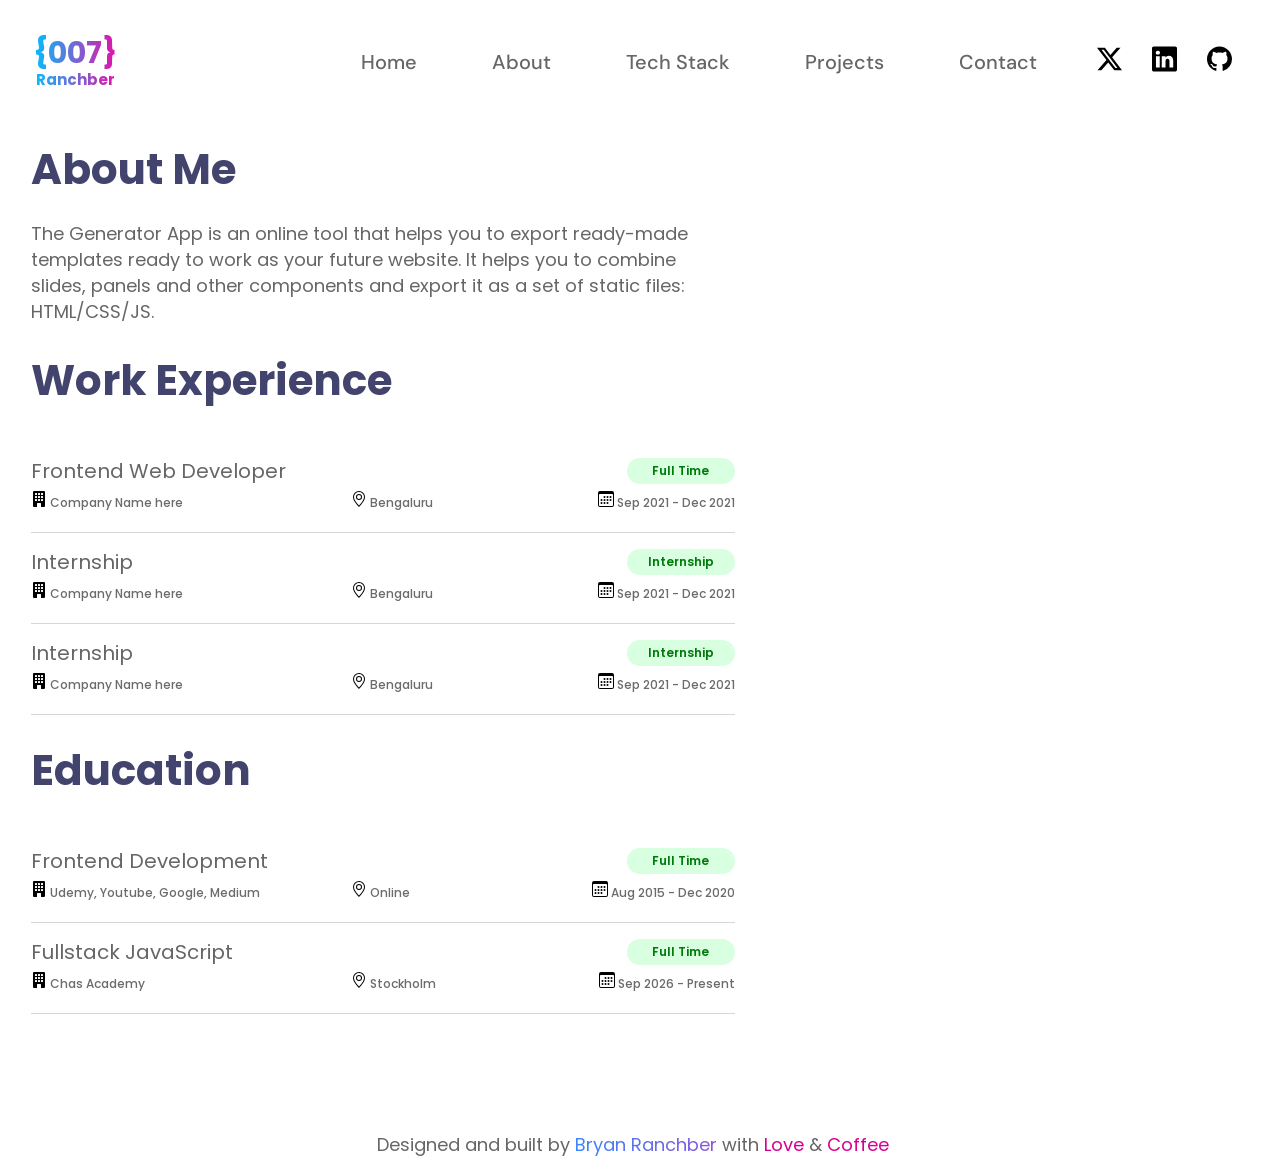
==== pages/about.html @ c9abe459 "Add portfolio from u01" ====
<!doctype html>
<html lang="en">
  <head>
    <meta charset="UTF-8" />
    <meta name="viewport" content="width=device-width, initial-scale=1.0" />
    <title>About</title>
    <link rel="stylesheet" href="../css/base.css" />
    <link rel="stylesheet" href="../css/about.css" />
    <link rel="preconnect" href="https://fonts.googleapis.com" />
    <link rel="preconnect" href="https://fonts.gstatic.com" crossorigin />
    <link
      href="https://fonts.googleapis.com/css2?family=Poppins:ital,wght@0,100;0,200;0,300;0,400;0,500;0,600;0,700;0,800;0,900;1,100;1,200;1,300;1,400;1,500;1,600;1,700;1,800;1,900&display=swap"
      rel="stylesheet"
    />
    <link rel="preconnect" href="https://fonts.googleapis.com" />
    <link rel="preconnect" href="https://fonts.gstatic.com" crossorigin />
    <link
      href="https://fonts.googleapis.com/css2?family=DM+Sans:ital,opsz,wght@0,9..40,100..1000;1,9..40,100..1000&display=swap"
      rel="stylesheet"
    />
  </head>

  <body>
    <header>
      <nav>
        <div class="nav-top">
          <a href="../index.html" class="logo">
            <span class="logo-main">{007}</span>
            <span class="logo-name">Ranchber</span>
          </a>

          <button class="menu-button">
            <img class="menu-icon" src="../images/icons/list.svg" alt="Menu" />
          </button>
        </div>

        <ul class="tablist">
          <li><a href="../index.html">Home</a></li>
          <li><a href="../pages/about.html">About</a></li>
          <li><a href="../pages/tech-stack.html">Tech Stack</a></li>
          <li><a href="../pages/projects.html">Projects</a></li>
          <li><a href="../pages/contact.html">Contact</a></li>
        </ul>

        <div class="social-links">
          <a href="https://x.com/?lang=sv"
            ><img src="../images/icons/twitter.svg" alt="Twitter"
          /></a>
          <a href="https://se.linkedin.com/"
            ><img src="../images/icons/linkedin.svg" alt="LinkedIn"
          /></a>
          <a href="https://github.com/BryanRanchber"
            ><img src="../images/icons/github.svg" alt="GitHub"
          /></a>
        </div>
      </nav>
    </header>

    <main>
      <section class="about-intro">
        <h1 class="about-me-title">About Me</h1>
        <p class="about-description">
          The Generator App is an online tool that helps you to export
          ready-made templates ready to work as your future website. It helps
          you to combine slides, panels and other components and export it as a
          set of static files: HTML/CSS/JS.
        </p>
      </section>

      <section>
        <h2 class="experience">Work Experience</h2>

        <article>
          <div class="entry-header">
            <h3 class="entry-title">Frontend Web Developer</h3>
            <span class="type">Full Time</span>
          </div>

          <ul>
            <li class="details-row">
              <div class="details-left">
                <span class="organization">
                  <img src="../images/icons/building.svg" alt="" />
                  Company Name here
                </span>

                <span class="location">
                  <img src="../images/icons/location.svg" alt="" />
                  Bengaluru
                </span>
              </div>

              <span class="date">
                <img src="../images/icons/calendar.svg" alt="" />
                Sep 2021 - Dec 2021
              </span>
            </li>
          </ul>
        </article>

        <article>
          <div class="entry-header">
            <h3 class="entry-title">Internship</h3>
            <span class="type">Internship</span>
          </div>

          <ul>
            <li class="details-row">
              <div class="details-left">
                <span class="organization">
                  <img src="../images/icons/building.svg" alt="" />
                  Company Name here
                </span>

                <span class="location">
                  <img src="../images/icons/location.svg" alt="" />
                  Bengaluru
                </span>
              </div>

              <span class="date">
                <img src="../images/icons/calendar.svg" alt="" />
                Sep 2021 - Dec 2021
              </span>
            </li>
          </ul>
        </article>

        <article>
          <div class="entry-header">
            <h3 class="entry-title">Internship</h3>
            <span class="type">Internship</span>
          </div>

          <ul>
            <li class="details-row">
              <div class="details-left">
                <span class="organization">
                  <img src="../images/icons/building.svg" alt="" />
                  Company Name here
                </span>

                <span class="location">
                  <img src="../images/icons/location.svg" alt="" />
                  Bengaluru
                </span>
              </div>

              <span class="date">
                <img src="../images/icons/calendar.svg" alt="" />
                Sep 2021 - Dec 2021
              </span>
            </li>
          </ul>
        </article>
      </section>

      <section>
        <h2 class="education">Education</h2>

        <article>
          <div class="entry-header">
            <h3 class="entry-title">Frontend Development</h3>
            <span class="type">Full Time</span>
          </div>

          <ul>
            <li class="details-row">
              <div class="details-left">
                <span class="organization">
                  <img src="../images/icons/building.svg" alt="" />
                  Udemy, Youtube, Google, Medium
                </span>
                <span class="location">
                  <img src="../images/icons/location.svg" alt="" />
                  Online
                </span>
              </div>

              <span class="date">
                <img src="../images/icons/calendar.svg" alt="" />
                Aug 2015 - Dec 2020
              </span>
            </li>
          </ul>
        </article>

        <article>
          <div class="entry-header">
            <h3 class="entry-title">Fullstack JavaScript</h3>
            <span class="type">Full Time</span>
          </div>

          <ul>
            <li class="details-row">
              <div class="details-left">
                <span class="organization">
                  <img src="../images/icons/building.svg" alt="" />
                  Chas Academy
                </span>
                <span class="location">
                  <img src="../images/icons/location.svg" alt="" />
                  Stockholm
                </span>
              </div>

              <span class="date">
                <img src="../images/icons/calendar.svg" alt="" />
                Sep 2026 - Present
              </span>
            </li>
          </ul>
        </article>
      </section>
    </main>

    <footer>
      <p>
        Designed and built by
        <span class="footer-gradient">Bryan Ranchber</span> with
        <span class="footer-pink">Love</span> &
        <span class="footer-pink">Coffee</span>
      </p>
    </footer>
  </body>
</html>
---- css/base.css ----
html {
  scrollbar-gutter: stable;
}

:root {
  --background-color: #ffffff;
  --text-color: #000000;
  --heading-color: #42446e;
  --contact-heading-color: #1e0e62;
  --secondary-color: #666666;
  --muted-color: #6b6b6b;
  --card-color: #ffffff;
  --border-color: #d6d6d6;

  --gradient-blue: #00c0fd;
  --hero-blue: #3a86ff;
  --gradient-pink: #e70faa;
  --footer-pink: #d6008f;
  --gradient-purple: #8c56d4;
}

body {
  margin: 0;
  padding: 0;
  min-height: 100vh;
  display: flex;
  flex-direction: column;
  font-family: "Poppins", sans-serif;
  background-color: var(--background-color);
  color: var(--text-color);
}

header {
  position: sticky;
  top: 0;
  background-color: var(--background-color);
}

main {
  padding: 0 10px;
  flex: 1;
}

ul {
  list-style: none;
  margin: 0;
  padding: 0;
}

nav {
  display: flex;
  flex-direction: column;
  margin: 5px 0 0;
}

.nav-top {
  display: flex;
  justify-content: space-between;
  align-items: center;
  padding: 0 10px;
}

.logo {
  display: block;
  text-decoration: none;
  font-weight: bold;
  line-height: 1.2;
  margin: 15px 0;
  background: linear-gradient(to right, var(--gradient-blue), var(--gradient-pink));
  background-clip: text;
  -webkit-background-clip: text;
  -webkit-text-fill-color: transparent;
}

.logo-main {
  font-size: 20px;
}

.logo-name {
  font-size: 10px;
}

.menu-button {
  border: none;
  background: none;
  padding: 0;

}

.menu-icon {
  width: 35px;
}

.logo span {
  display: block;
  text-align: center;
}

.tablist {
  display: flex;
  flex-direction: column;
  align-items: center;
  gap: 5px;
}

.tablist a {
  font-family: "DM Sans", sans-serif;
  font-weight: 500;
  font-size: 20px;
  line-height: 26px;
  text-align: center;
  color: var(--text-color);
  text-decoration: none;
}

.social-links {
  display: flex;
  justify-content: center;
  gap: 100px;
  margin-top: 20px;
}

.social-links img {
  width: 25px;
  height: 30px;
}

footer {
  font-weight: 400;
  font-size: 10px;
  line-height: 20px;
  text-align: center;
  color: var(--secondary-color);
}

.footer-gradient {
  background: linear-gradient(to right, var(--hero-blue), var(--gradient-purple));
  background-clip: text;
  -webkit-background-clip: text;
  -webkit-text-fill-color: transparent;
}

.footer-pink {
  color: var(--footer-pink);
}

@media (prefers-color-scheme: dark) {
  :root {
    --background-color: #191919;
    --text-color: #ffffff;
    --heading-color: #ffffff;
    --contact-heading-color: #ffffff;
    --muted-color: #737373;
    --secondary-color: #a7a7a7;
    --card-color: #222222;
    --border-color: #737373;
  }

  .social-links img,
  .menu-icon,
  .project-links img {
    filter: invert(1);
  }
}

@media (min-width: 1024px) {
  nav {
    width: 1199px;
    margin: 20px auto 0;
    flex-direction: row;
    align-items: center;
  }

  .nav-top {
    padding: 0;
    margin: 0;
  }

  .logo-main {
    font-size: 30px;
  }

  .logo-name {
    font-size: 15px;
  }

  .menu-button {
    display: none;
  }

  .tablist {
    flex-direction: row;
    align-items: center;
    gap: 75px;
    margin-left: auto;
  }

  .tablist a {
    color: var(--secondary-color);
  }

  .social-links {
    gap: 30px;
    margin-left: 60px;
    margin-top: 0;
  }

  main {
    width: 704px;
    margin-left: 207px;
    padding: 0;
  }

  footer {
    display: flex;
    justify-content: center;
    font-size: 18px;
    line-height: 26px;
  }
}
---- css/about.css ----
.tablist,
.social-links {
  display: none;
}

.about-me-title {
  margin-bottom: 25px;
}

.about-me-title,
.experience,
.education {
  font-family: "Poppins", sans-serif;
  font-weight: 700;
  font-size: 23px;
  line-height: 26px;
  color: var(--heading-color);
  margin-top: 30px;
}

.about-description {
  font-family: "Poppins", sans-serif;
  font-weight: 400;
  font-size: 14px;
  line-height: 20px;
  color: var(--secondary-color);
}

.entry-title {
  font-family: "Poppins", sans-serif;
  font-weight: 400;
  font-size: 16px;
  line-height: 20px;
  color: var(--secondary-color);
  margin: 0;
}

.organization,
.location,
.date {
  font-family: "Poppins", sans-serif;
  font-weight: 400;
  font-size: 10px;
  line-height: 14px;
  color: var(--muted-color);
}

.type {
  font-family: "Poppins", sans-serif;
  font-weight: 300;
  font-size: 12px;
  border-radius: 50px;
  padding: 4px;
  width: 70px;
  text-align: center;
  background-color: #d7ffe0;
  color: #007a0b;
}

.entry-header {
  display: flex;
  justify-content: space-between;
  align-items: center;
  margin-bottom: 5px;
}

.details-row {
  display: flex;
  justify-content: space-between;
}

.details-left {
  display: flex;
  flex-direction: column;
}

article {
  border-bottom: 1px solid var(--border-color);
  padding: 15px 0;
}

footer {
  margin-top: 100px;
}

@media (prefers-color-scheme: dark) {
  .organization,
  .location,
  .date {
    filter: invert(1);
  }
}

@media (min-width: 1024px) {
  main {
    max-width: 1200px;
    margin: 10px auto 0;
    padding-right: 500px;
  }

  .tablist,
  .social-links {
    display: flex;
  }

  .about-me-title,
  .experience,
  .education {
    font-weight: 700;
    font-size: 42px;
    line-height: 52px;
  }

  .about-description {
    font-weight: 400;
    font-size: 18px;
    line-height: 26px;
  }

  .entry-title {
    font-weight: 400;
    font-size: 20px;
    line-height: 28px;
  }

  .organization,
  .location,
  .date {
    font-weight: 500;
    font-size: 12px;
    line-height: 28px;
  }

  .type {
    font-weight: 600;
    font-size: 12px;
    width: 100px;
    text-align: center;
  }

  article {
    min-height: 75px;
    padding: 15px 0 0;
  }

  .entry-header {
    margin-bottom: 4px;
  }

  .details-left {
    display: grid;
    grid-template-columns: 300px 100px;
    gap: 20px;
  }
}
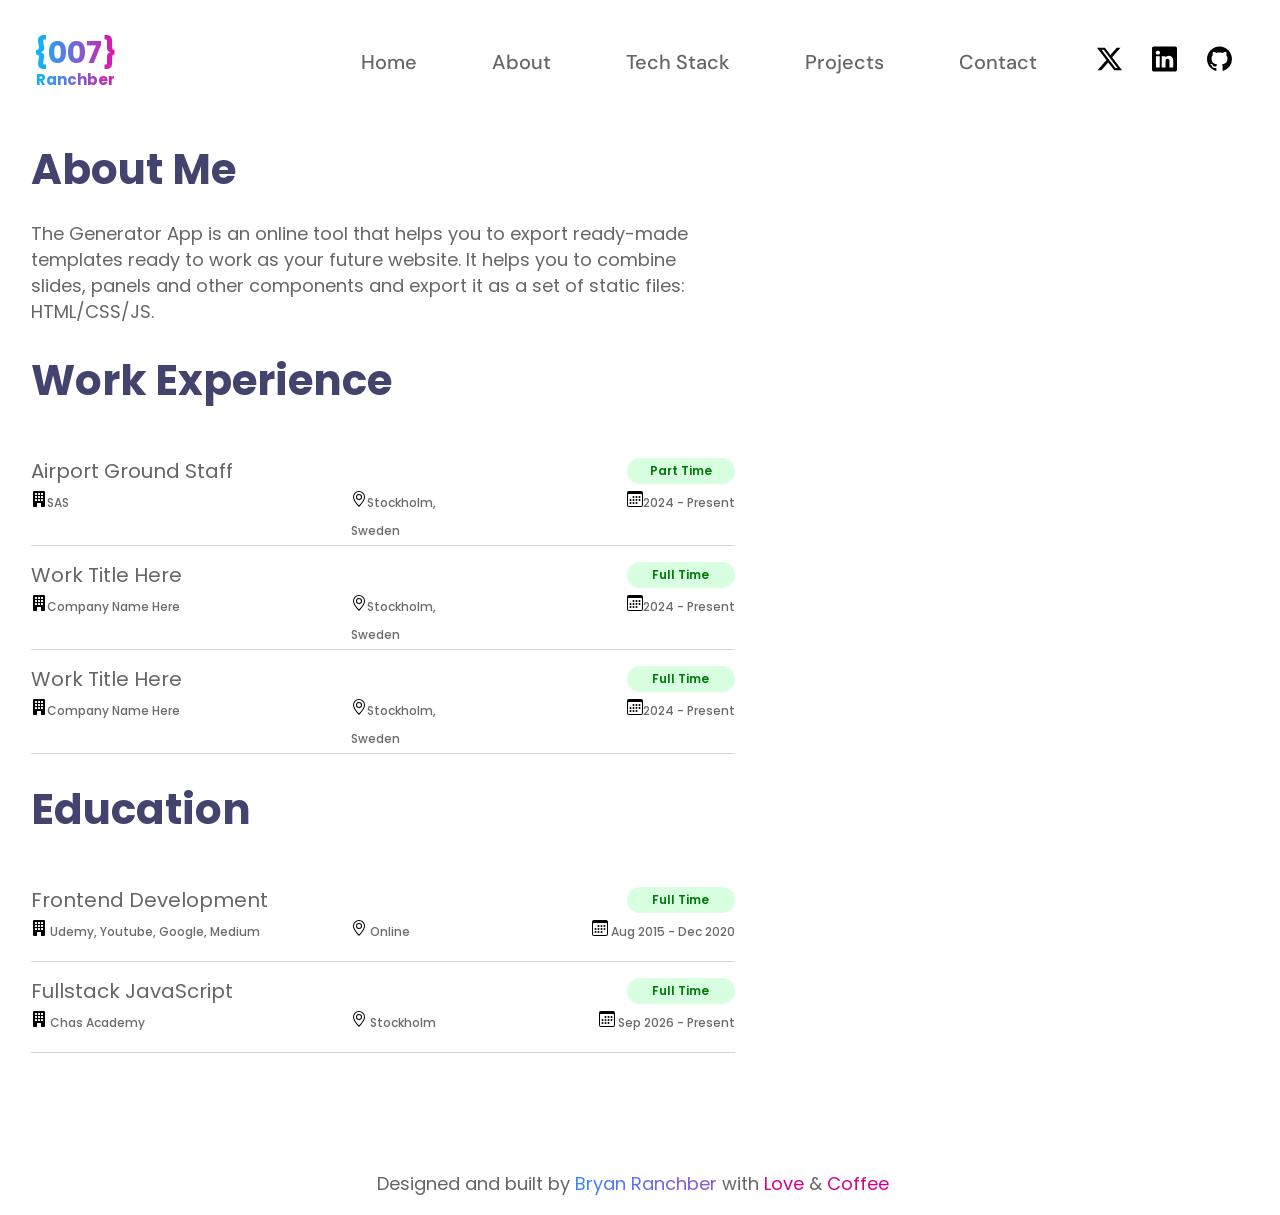
==== commit 69ab76ed: "Add dynamic work experience rendering from JSON" ====
--- a/pages/about.html
+++ b/pages/about.html
@@ -69,95 +69,11 @@
 
       <section>
         <h2 class="experience">Work Experience</h2>
-
-        <article>
-          <div class="entry-header">
-            <h3 class="entry-title">Frontend Web Developer</h3>
-            <span class="type">Full Time</span>
-          </div>
-
-          <ul>
-            <li class="details-row">
-              <div class="details-left">
-                <span class="organization">
-                  <img src="../images/icons/building.svg" alt="" />
-                  Company Name here
-                </span>
-
-                <span class="location">
-                  <img src="../images/icons/location.svg" alt="" />
-                  Bengaluru
-                </span>
-              </div>
-
-              <span class="date">
-                <img src="../images/icons/calendar.svg" alt="" />
-                Sep 2021 - Dec 2021
-              </span>
-            </li>
-          </ul>
-        </article>
-
-        <article>
-          <div class="entry-header">
-            <h3 class="entry-title">Internship</h3>
-            <span class="type">Internship</span>
-          </div>
-
-          <ul>
-            <li class="details-row">
-              <div class="details-left">
-                <span class="organization">
-                  <img src="../images/icons/building.svg" alt="" />
-                  Company Name here
-                </span>
-
-                <span class="location">
-                  <img src="../images/icons/location.svg" alt="" />
-                  Bengaluru
-                </span>
-              </div>
-
-              <span class="date">
-                <img src="../images/icons/calendar.svg" alt="" />
-                Sep 2021 - Dec 2021
-              </span>
-            </li>
-          </ul>
-        </article>
-
-        <article>
-          <div class="entry-header">
-            <h3 class="entry-title">Internship</h3>
-            <span class="type">Internship</span>
-          </div>
-
-          <ul>
-            <li class="details-row">
-              <div class="details-left">
-                <span class="organization">
-                  <img src="../images/icons/building.svg" alt="" />
-                  Company Name here
-                </span>
-
-                <span class="location">
-                  <img src="../images/icons/location.svg" alt="" />
-                  Bengaluru
-                </span>
-              </div>
-
-              <span class="date">
-                <img src="../images/icons/calendar.svg" alt="" />
-                Sep 2021 - Dec 2021
-              </span>
-            </li>
-          </ul>
-        </article>
+        <div id="experience-list"></div>
       </section>
 
       <section>
         <h2 class="education">Education</h2>
-
         <article>
           <div class="entry-header">
             <h3 class="entry-title">Frontend Development</h3>
@@ -223,4 +139,5 @@
       </p>
     </footer>
   </body>
+  <script src="../js/main.js"></script>
 </html>
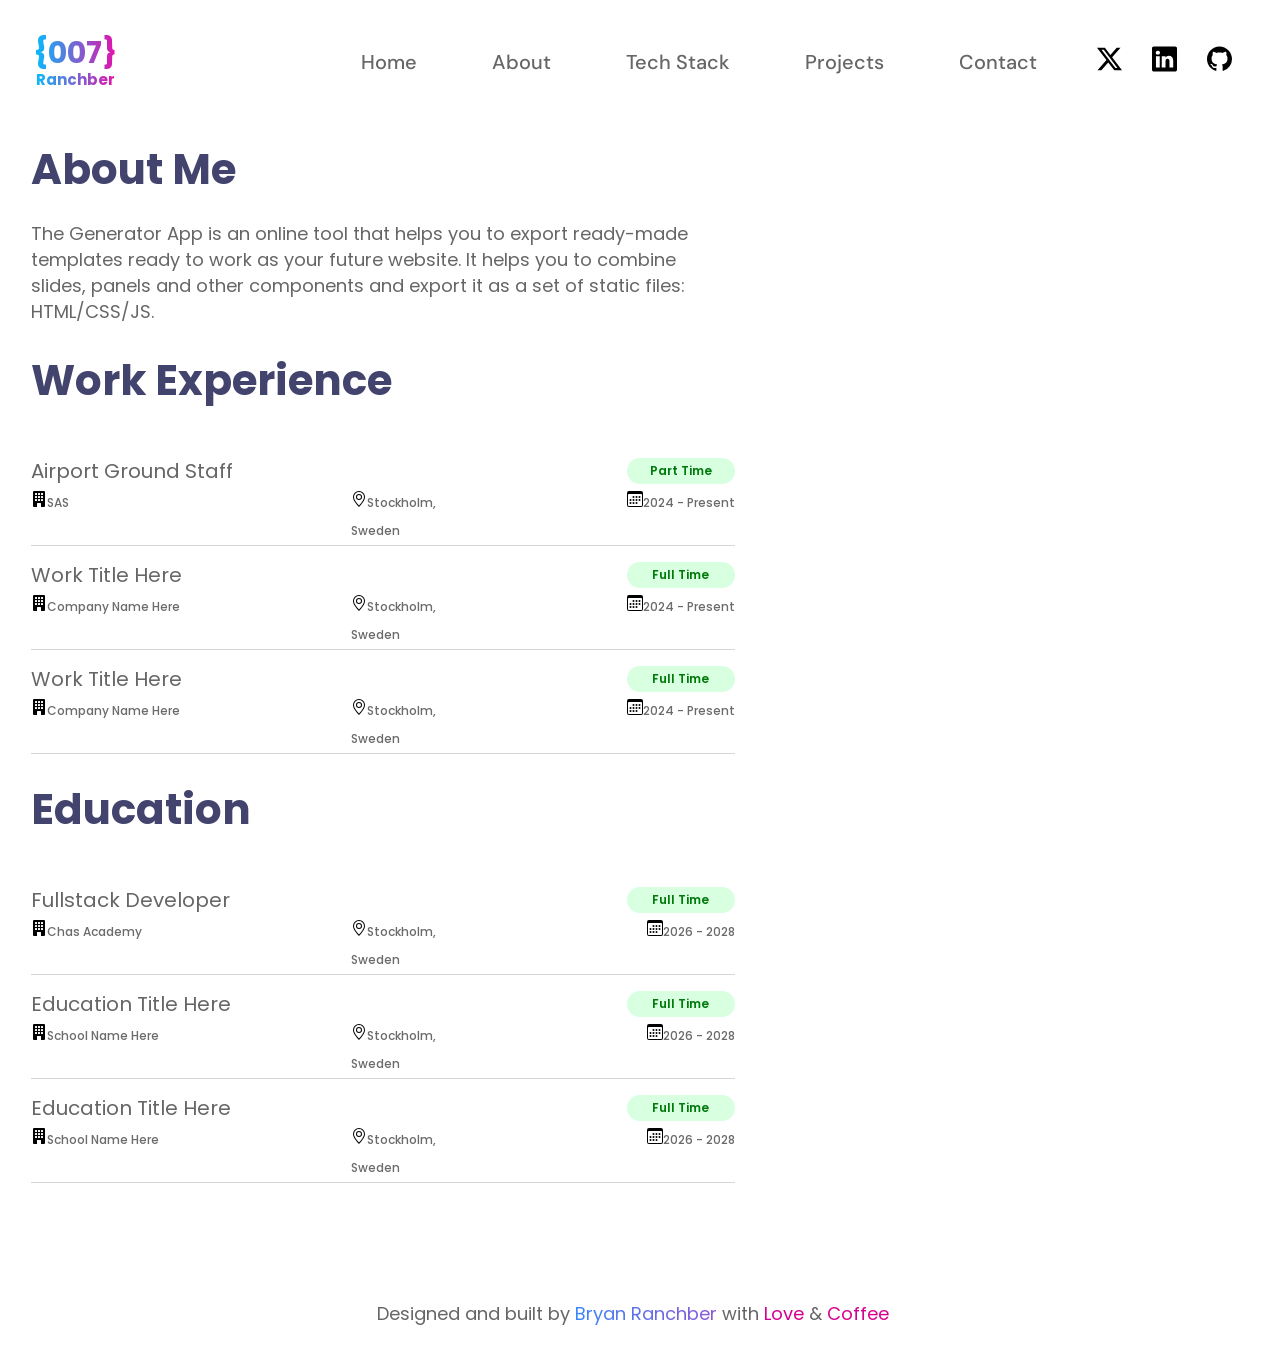
==== commit ef0803a6: "Add dynamic education rendering and reusable CV function" ====
--- a/pages/about.html
+++ b/pages/about.html
@@ -74,59 +74,7 @@
 
       <section>
         <h2 class="education">Education</h2>
-        <article>
-          <div class="entry-header">
-            <h3 class="entry-title">Frontend Development</h3>
-            <span class="type">Full Time</span>
-          </div>
-
-          <ul>
-            <li class="details-row">
-              <div class="details-left">
-                <span class="organization">
-                  <img src="../images/icons/building.svg" alt="" />
-                  Udemy, Youtube, Google, Medium
-                </span>
-                <span class="location">
-                  <img src="../images/icons/location.svg" alt="" />
-                  Online
-                </span>
-              </div>
-
-              <span class="date">
-                <img src="../images/icons/calendar.svg" alt="" />
-                Aug 2015 - Dec 2020
-              </span>
-            </li>
-          </ul>
-        </article>
-
-        <article>
-          <div class="entry-header">
-            <h3 class="entry-title">Fullstack JavaScript</h3>
-            <span class="type">Full Time</span>
-          </div>
-
-          <ul>
-            <li class="details-row">
-              <div class="details-left">
-                <span class="organization">
-                  <img src="../images/icons/building.svg" alt="" />
-                  Chas Academy
-                </span>
-                <span class="location">
-                  <img src="../images/icons/location.svg" alt="" />
-                  Stockholm
-                </span>
-              </div>
-
-              <span class="date">
-                <img src="../images/icons/calendar.svg" alt="" />
-                Sep 2026 - Present
-              </span>
-            </li>
-          </ul>
-        </article>
+        <div id="education-list"></div>
       </section>
     </main>
 
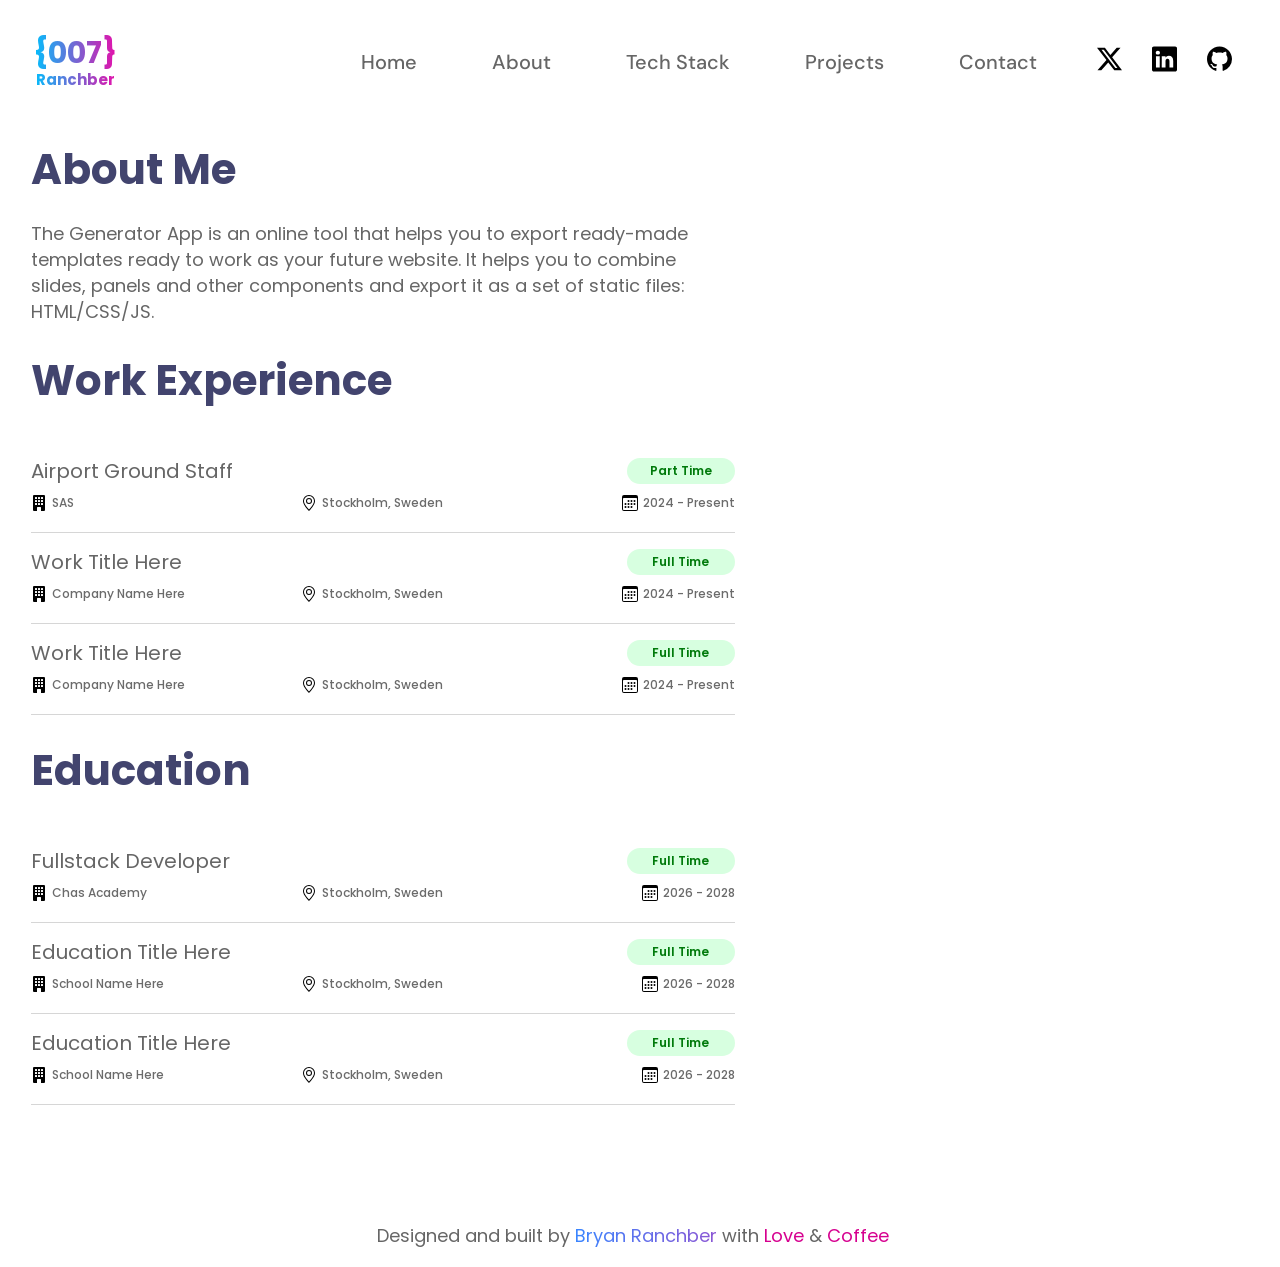
==== commit 8788d782: "Add dynamic Github repository cards" ====
--- a/pages/about.html
+++ b/pages/about.html
@@ -6,6 +6,7 @@
     <title>About</title>
     <link rel="stylesheet" href="../css/base.css" />
     <link rel="stylesheet" href="../css/about.css" />
+    <script src="../js/main.js" defer></script>
     <link rel="preconnect" href="https://fonts.googleapis.com" />
     <link rel="preconnect" href="https://fonts.gstatic.com" crossorigin />
     <link
@@ -87,5 +88,4 @@
       </p>
     </footer>
   </body>
-  <script src="../js/main.js"></script>
 </html>
--- a/css/about.css
+++ b/css/about.css
@@ -43,6 +43,9 @@
   font-size: 10px;
   line-height: 14px;
   color: var(--muted-color);
+  display: inline-flex;
+  align-items: center;
+  gap: 5px;
 }
 
 .type {
@@ -149,7 +152,7 @@
 
   .details-left {
     display: grid;
-    grid-template-columns: 300px 100px;
+    grid-template-columns: 250px 1fr;
     gap: 20px;
   }
 }
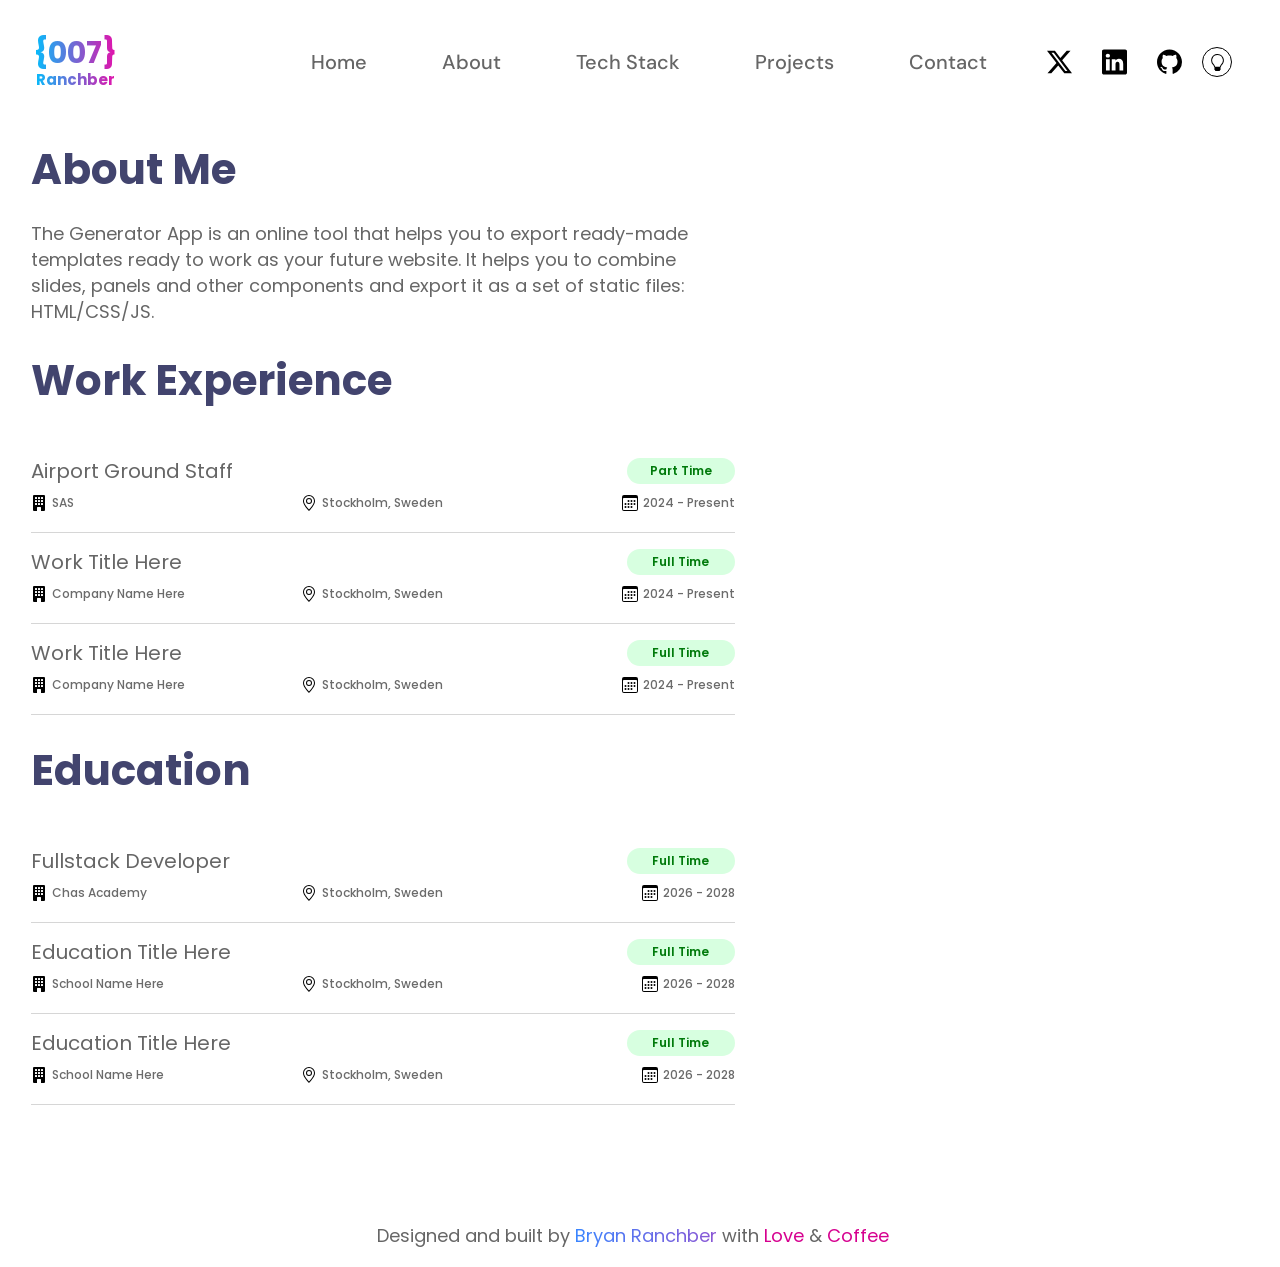
==== commit d2207206: "Add theme and mobile navigation across all pages" ====
--- a/pages/about.html
+++ b/pages/about.html
@@ -7,6 +7,8 @@
     <link rel="stylesheet" href="../css/base.css" />
     <link rel="stylesheet" href="../css/about.css" />
     <script src="../js/main.js" defer></script>
+    <script src="../js/theme.js" defer></script>
+    <script src="../js/menu.js" defer></script>
     <link rel="preconnect" href="https://fonts.googleapis.com" />
     <link rel="preconnect" href="https://fonts.gstatic.com" crossorigin />
     <link
@@ -30,9 +32,28 @@
             <span class="logo-name">Ranchber</span>
           </a>
 
-          <button class="menu-button">
-            <img class="menu-icon" src="../images/icons/list.svg" alt="Menu" />
-          </button>
+          <div class="header-actions">
+            <button
+              class="theme-toggle"
+              type="button"
+              aria-label="Switch to dark mode"
+            >
+              <img
+                class="theme-icon"
+                src="../images/icons/lightbulb.svg"
+                alt=""
+              />
+            </button>
+
+            <button
+              class="menu-button"
+              type="button"
+              aria-label="Open navigation"
+              aria-expanded="false"
+            >
+              <img class="menu-icon" src="../images/icons/list.svg" alt="" />
+            </button>
+          </div>
         </div>
 
         <ul class="tablist">
--- a/css/base.css
+++ b/css/base.css
@@ -60,13 +60,42 @@
   padding: 0 10px;
 }
 
+.header-actions {
+  display: flex;
+  align-items: center;
+  gap: 15px;
+}
+
+.theme-toggle {
+  display: flex;
+  align-items: center;
+  justify-content: center;
+  width: 30px;
+  height: 30px;
+  border: 1px solid var(--text-color);
+  border-radius: 50%;
+  background: var(--background-color);
+  padding: 0;
+  cursor: pointer;
+}
+
+.theme-icon {
+  width: 17px;
+  height: 17px;
+  display: block;
+}
+
 .logo {
   display: block;
   text-decoration: none;
   font-weight: bold;
   line-height: 1.2;
   margin: 15px 0;
-  background: linear-gradient(to right, var(--gradient-blue), var(--gradient-pink));
+  background: linear-gradient(
+    to right,
+    var(--gradient-blue),
+    var(--gradient-pink)
+  );
   background-clip: text;
   -webkit-background-clip: text;
   -webkit-text-fill-color: transparent;
@@ -84,7 +113,6 @@
   border: none;
   background: none;
   padding: 0;
-
 }
 
 .menu-icon {
@@ -97,7 +125,7 @@
 }
 
 .tablist {
-  display: flex;
+  display: none;
   flex-direction: column;
   align-items: center;
   gap: 5px;
@@ -114,15 +142,24 @@
 }
 
 .social-links {
-  display: flex;
+  display: none;
   justify-content: center;
   gap: 100px;
   margin-top: 20px;
 }
 
+.social-links a {
+  display: flex;
+}
+
 .social-links img {
   width: 25px;
   height: 30px;
+}
+
+.tablist.menu-open, 
+.social-links.menu-open {
+  display: flex;
 }
 
 footer {
@@ -134,7 +171,11 @@
 }
 
 .footer-gradient {
-  background: linear-gradient(to right, var(--hero-blue), var(--gradient-purple));
+  background: linear-gradient(
+    to right,
+    var(--hero-blue),
+    var(--gradient-purple)
+  );
   background-clip: text;
   -webkit-background-clip: text;
   -webkit-text-fill-color: transparent;
@@ -144,23 +185,29 @@
   color: var(--footer-pink);
 }
 
-@media (prefers-color-scheme: dark) {
-  :root {
-    --background-color: #191919;
-    --text-color: #ffffff;
-    --heading-color: #ffffff;
-    --contact-heading-color: #ffffff;
-    --muted-color: #737373;
-    --secondary-color: #a7a7a7;
-    --card-color: #222222;
-    --border-color: #737373;
-  }
-
-  .social-links img,
-  .menu-icon,
-  .project-links img {
-    filter: invert(1);
-  }
+:root.dark-mode {
+  --background-color: #191919;
+  --text-color: #ffffff;
+  --heading-color: #ffffff;
+  --contact-heading-color: #ffffff;
+  --muted-color: #737373;
+  --secondary-color: #a7a7a7;
+  --card-color: #222222;
+  --border-color: #737373;
+}
+
+.dark-mode .social-links img,
+.dark-mode .menu-icon,
+.dark-mode .project-links img {
+  filter: invert(1);
+}
+
+.dark-mode .theme-icon {
+  filter: invert(1);
+}
+
+.dark-mode .theme-toggle {
+  border-color: var(--text-color);
 }
 
 @media (min-width: 1024px) {
@@ -174,6 +221,12 @@
   .nav-top {
     padding: 0;
     margin: 0;
+    display: contents;
+  }
+
+  .header-actions {
+    order: 4;
+    margin-left: 20px;
   }
 
   .logo-main {
@@ -189,6 +242,7 @@
   }
 
   .tablist {
+    display: flex;
     flex-direction: row;
     align-items: center;
     gap: 75px;
@@ -200,6 +254,7 @@
   }
 
   .social-links {
+    display: flex;
     gap: 30px;
     margin-left: 60px;
     margin-top: 0;
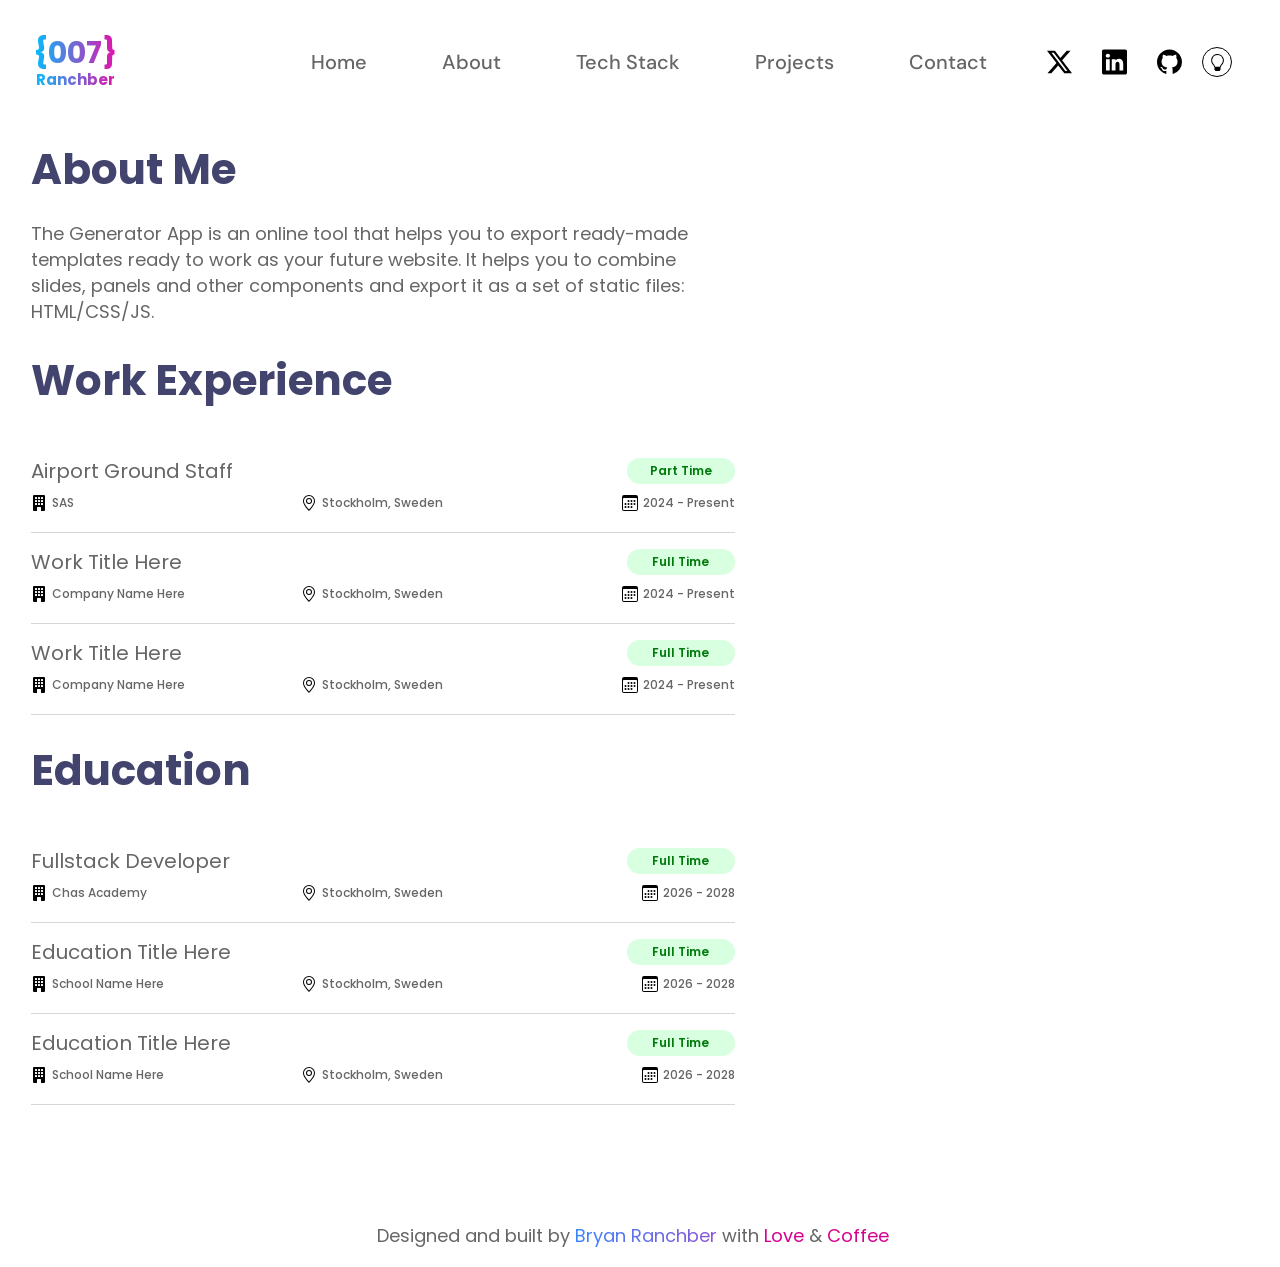
==== commit 7ff0503e: "Add U03 group project to portfolio" ====
--- a/pages/about.html
+++ b/pages/about.html
@@ -6,7 +6,7 @@
     <title>About</title>
     <link rel="stylesheet" href="../css/base.css" />
     <link rel="stylesheet" href="../css/about.css" />
-    <script src="../js/main.js" defer></script>
+    <script src="../js/cv.js" defer></script>
     <script src="../js/theme.js" defer></script>
     <script src="../js/menu.js" defer></script>
     <link rel="preconnect" href="https://fonts.googleapis.com" />
--- a/css/base.css
+++ b/css/base.css
@@ -157,7 +157,7 @@
   height: 30px;
 }
 
-.tablist.menu-open, 
+.tablist.menu-open,
 .social-links.menu-open {
   display: flex;
 }
@@ -198,21 +198,18 @@
 
 .dark-mode .social-links img,
 .dark-mode .menu-icon,
-.dark-mode .project-links img {
+.dark-mode .project-links img,
+.dark-mode .theme-icon,
+.dark-mode .organization img,
+.dark-mode .location img,
+.dark-mode .date img,
+.dark-mode .dark-mode-icon {
   filter: invert(1);
-}
-
-.dark-mode .theme-icon {
-  filter: invert(1);
-}
-
-.dark-mode .theme-toggle {
-  border-color: var(--text-color);
 }
 
 @media (min-width: 1024px) {
   nav {
-    width: 1199px;
+    width: min(1199px, 100%);
     margin: 20px auto 0;
     flex-direction: row;
     align-items: center;
--- a/css/about.css
+++ b/css/about.css
@@ -1,8 +1,3 @@
-.tablist,
-.social-links {
-  display: none;
-}
-
 .about-me-title {
   margin-bottom: 25px;
 }
@@ -42,7 +37,7 @@
   font-weight: 400;
   font-size: 10px;
   line-height: 14px;
-  color: var(--muted-color);
+  color: var(--secondary-color);
   display: inline-flex;
   align-items: center;
   gap: 5px;
@@ -86,24 +81,11 @@
   margin-top: 100px;
 }
 
-@media (prefers-color-scheme: dark) {
-  .organization,
-  .location,
-  .date {
-    filter: invert(1);
-  }
-}
-
 @media (min-width: 1024px) {
   main {
     max-width: 1200px;
     margin: 10px auto 0;
     padding-right: 500px;
-  }
-
-  .tablist,
-  .social-links {
-    display: flex;
   }
 
   .about-me-title,
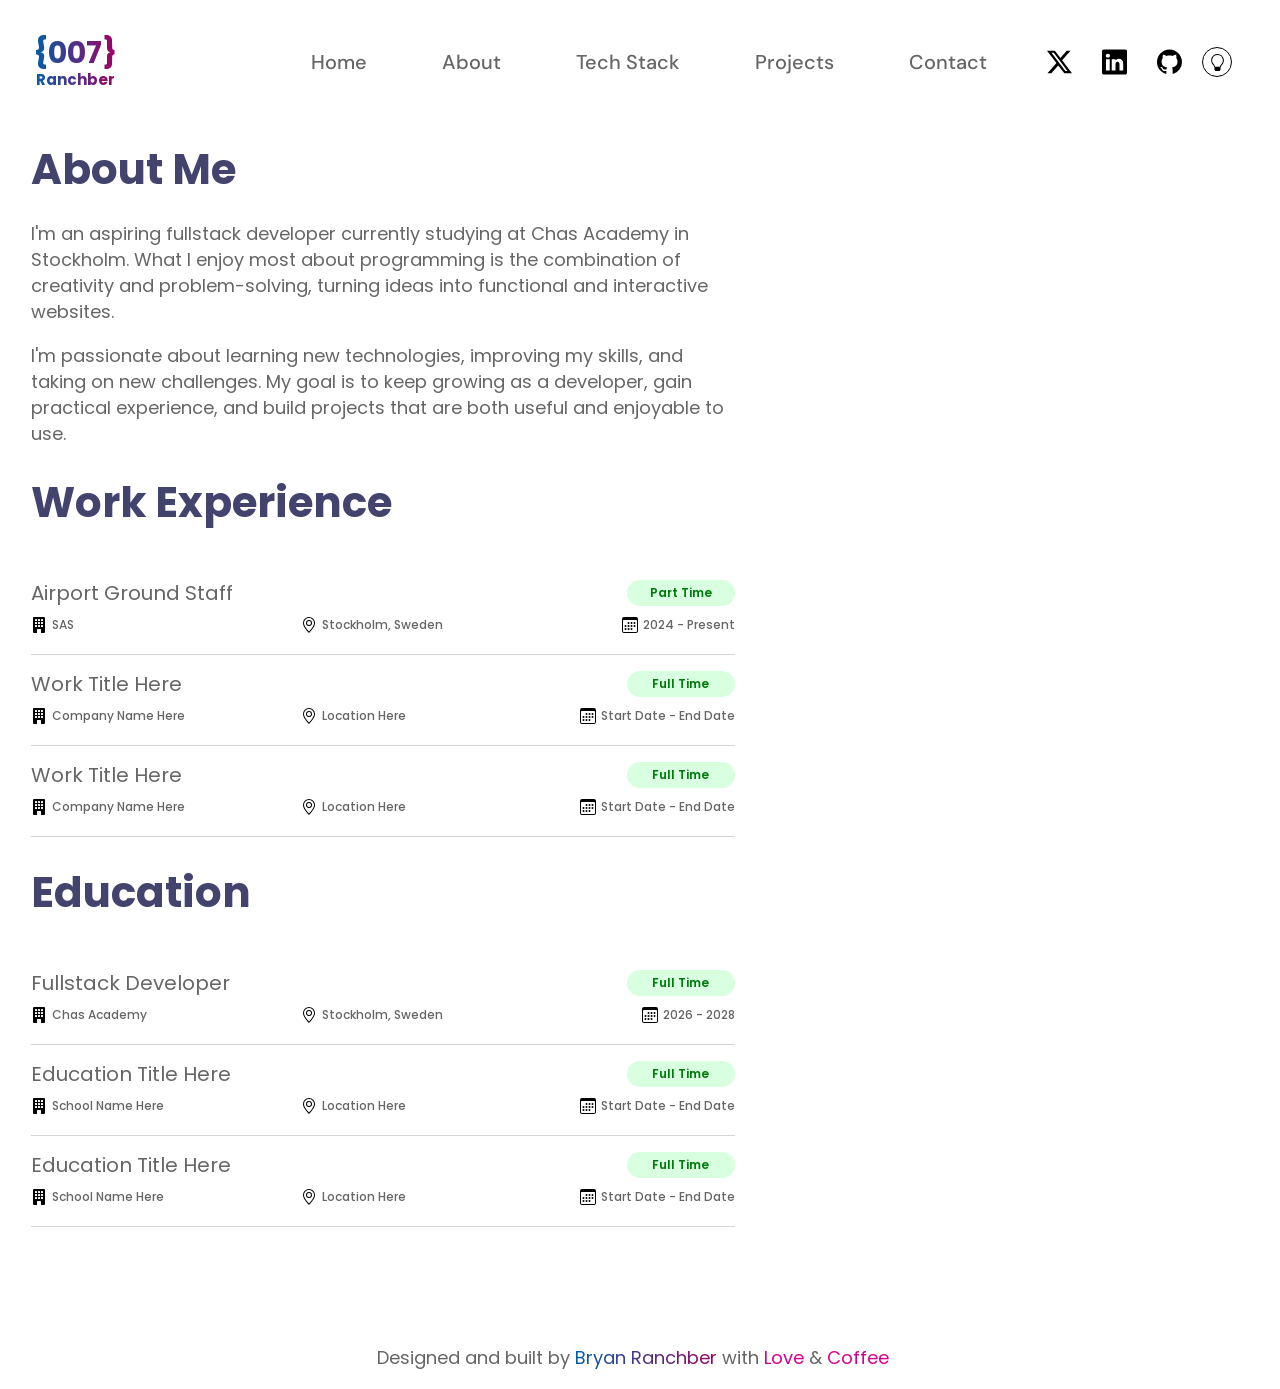
==== commit a957b66b: "Add README documentation and reflection" ====
--- a/pages/about.html
+++ b/pages/about.html
@@ -82,10 +82,16 @@
       <section class="about-intro">
         <h1 class="about-me-title">About Me</h1>
         <p class="about-description">
-          The Generator App is an online tool that helps you to export
-          ready-made templates ready to work as your future website. It helps
-          you to combine slides, panels and other components and export it as a
-          set of static files: HTML/CSS/JS.
+          I'm an aspiring fullstack developer currently studying at Chas Academy
+          in Stockholm. What I enjoy most about programming is the combination
+          of creativity and problem-solving, turning ideas into functional and
+          interactive websites.
+        </p>
+        <p class="about-description">
+          I'm passionate about learning new technologies,
+          improving my skills, and taking on new challenges. My goal is to keep
+          growing as a developer, gain practical experience, and build projects
+          that are both useful and enjoyable to use.
         </p>
       </section>
 
--- a/css/base.css
+++ b/css/base.css
@@ -8,15 +8,15 @@
   --heading-color: #42446e;
   --contact-heading-color: #1e0e62;
   --secondary-color: #666666;
-  --muted-color: #6b6b6b;
   --card-color: #ffffff;
   --border-color: #d6d6d6;
-
   --gradient-blue: #00c0fd;
   --hero-blue: #3a86ff;
   --gradient-pink: #e70faa;
   --footer-pink: #d6008f;
   --gradient-purple: #8c56d4;
+  --gradient-text-blue: #0060a8;
+  --gradient-text-pink: #a00065;
 }
 
 body {
@@ -93,8 +93,8 @@
   margin: 15px 0;
   background: linear-gradient(
     to right,
-    var(--gradient-blue),
-    var(--gradient-pink)
+    var(--gradient-text-blue),
+    var(--gradient-text-pink)
   );
   background-clip: text;
   -webkit-background-clip: text;
@@ -173,8 +173,8 @@
 .footer-gradient {
   background: linear-gradient(
     to right,
-    var(--hero-blue),
-    var(--gradient-purple)
+    var(--gradient-text-blue),
+    var(--gradient-text-pink)
   );
   background-clip: text;
   -webkit-background-clip: text;
@@ -190,10 +190,11 @@
   --text-color: #ffffff;
   --heading-color: #ffffff;
   --contact-heading-color: #ffffff;
-  --muted-color: #737373;
   --secondary-color: #a7a7a7;
   --card-color: #222222;
   --border-color: #737373;
+  --gradient-text-blue: #00c0fd;
+  --gradient-text-pink: #e70faa;
 }
 
 .dark-mode .social-links img,
@@ -207,7 +208,7 @@
   filter: invert(1);
 }
 
-@media (min-width: 1024px) {
+@media (min-width: 1200px) {
   nav {
     width: min(1199px, 100%);
     margin: 20px auto 0;
--- a/css/about.css
+++ b/css/about.css
@@ -81,7 +81,7 @@
   margin-top: 100px;
 }
 
-@media (min-width: 1024px) {
+@media (min-width: 1200px) {
   main {
     max-width: 1200px;
     margin: 10px auto 0;
